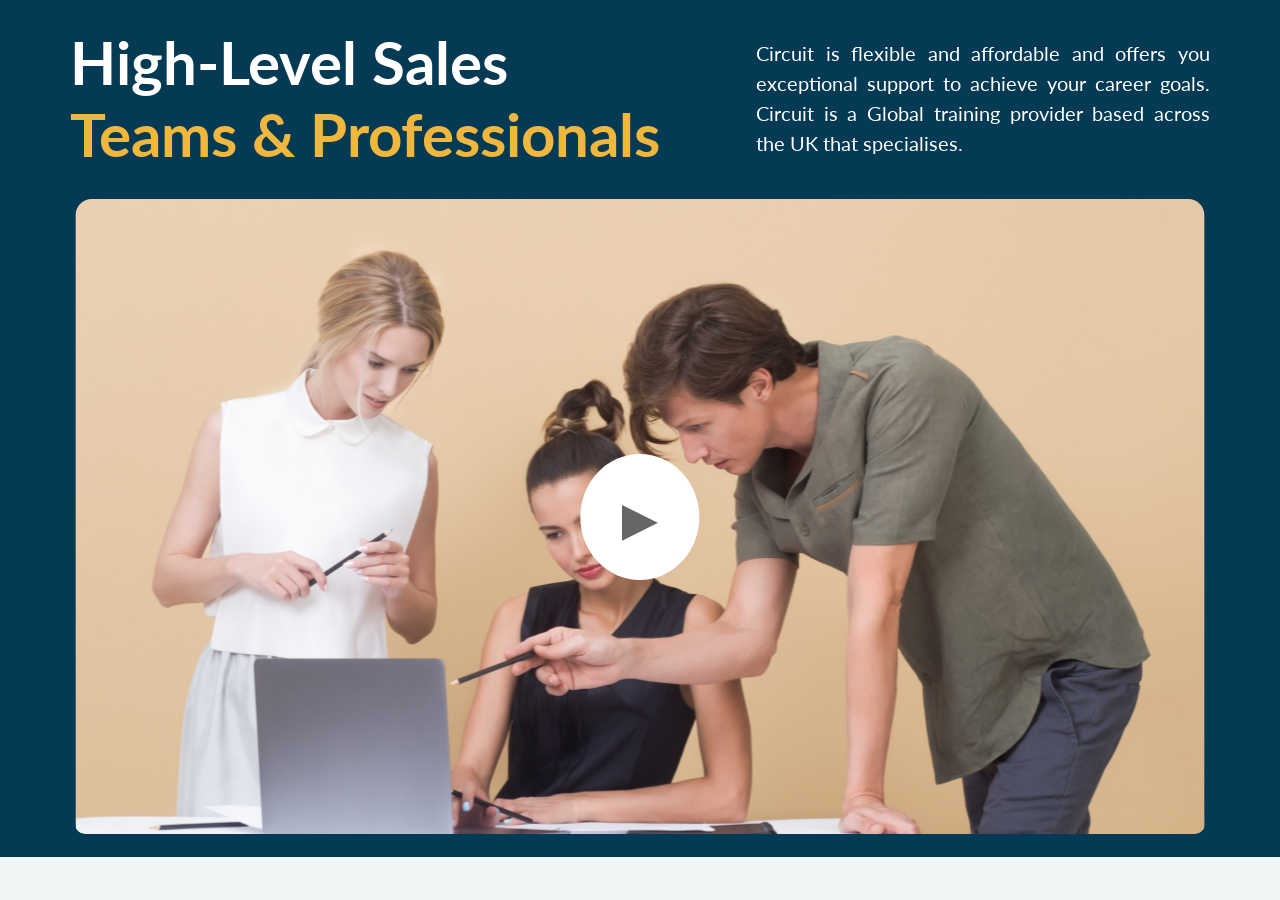
==== index.html @ 0b339c91 "Merge a85b330919b0dce85d0027a8b15616b0934982f7 into 46cff79eba502a224fccd619dc0d5d3c0755a31b" ====
<!DOCTYPE html>
<html lang="en">

<head>
    <meta charset="UTF-8">
    <meta name="viewport" content="width=device-width, initial-scale=1.0">
    <title>Trustco</title>
    <link rel="stylesheet" href="style.css">
    <link href="https://fonts.googleapis.com/css2?family=Lato:wght@300;400;700&display=swap" rel="stylesheet">

</head>

<body>
    <!-- Header Section -->
    <header>

        
    </header>

    <!-- Main Content Section -->
    <main>
        <!-- video-section -->
        <section id="video-section">
            <div class="video-group">
                <div class="label-wrapper">
                    <div class="label-header">
                        <span class="high-level-sales-text"> High-Level Sales</span>
                        <span class="teams-professionals-text">Teams & Professionals</span>
                    </div>
                    <div class="label-description">
                        Circuit is flexible and affordable and offers you exceptional support to achieve your career
                        goals. Circuit is a Global training provider based across the UK that specialises.
                    </div>
                </div>
        
                <div class="video-container">
                    <a href="https://www.youtube.com/watch?v=YOUR_VIDEO_ID" target="_blank" class="video-thumbnail">
                        <img class="video-preview-image" src="/Assets/videoPreiview.svg" alt="Watch our introduction video">
                        <div class="play-icon-container">&#9658;</div>
                    </a>
                </div>
            </div>
        </section>
        
    </main>

    <!-- Footer Section -->
    <footer>

    </footer>
</body>

</html>
---- style.css ----
/* Global Reset */
* {
    margin: 0;
    padding: 0;
    box-sizing: border-box;
    font-family: 'Lato', sans-serif;
}

/* Define Root Variables for Colors */
:root {
    --primary-color: #007bff;
    /* Blue */
    --secondary-color: #6c757d;
    /* Gray */
    --accent-color: #ff5722;
    /* Orange */
    --background-color: #f8f9fa;
    /* Light Gray */
    --text-color: #333;
    /* Dark Gray */
}

/* Apply Styles to the Body */
body {
    font-family: 'Arial', sans-serif;
    /* Choose a readable font */
    font-size: 16px;
    /* Base font size */
    line-height: 1.6;
    /* Improve readability */
    color: var(--text-color);
    /* Use defined color */
    background-color: var(--background-color);
    /* Set page background */
    /* padding: 20px; */
    /* Add some spacing around the content */
    background-color: #F2F5F6;
}

/* Headings */
h1,
h2,
h3,
h4,
h5,
h6 {
    color: var(--primary-color);
    margin-bottom: 10px;
    /* Space below headings */
}

/* Paragraphs */
p {
    margin-bottom: 10px;
}

/* Links */
a {
    color: var(--primary-color);
    text-decoration: none;
}

button {
    all: unset;
    /* Removes default browser styles */
    cursor: pointer;
    outline: none;
}


a:hover {
    text-decoration: underline;
}

/* Consistent Spacing */
.container {
    max-width: 1200px;
    margin: 0 auto;
    padding: 20px;
}





/* video-section */
#video-section {
    position: relative;
    width: 100%;
    height: 100%;
    max-height: 994px;
    display: flex;
    justify-content: center;
    align-items: center;
    background-color: #043A53;
    padding: 2%;

    .video-group {
        width: 100%;
        max-width: 1440px;
        height: 100%;
        display: flex;
        flex-direction: column;
        align-items: center;
        gap: 32px;

        .label-wrapper {
            width: 100%;
            display: flex;
            justify-content: space-between;
            max-width: 1140px;
            height: 144px;
            gap: 5px;

            .label-header {
                width: 60%;
                font-weight: 700;
                font-size: 60px;
                line-height: 72px;
                color: #FFFFFF;
                flex-direction: column;
                display: flex;

                .teams-professionals-text {
                    color: #F0B73F;
                    width: fit-content;
                }

                .high-level-sales-text {
                    width: fit-content;
                }
            }

            .label-description {
                width: 40%;
                font-family: Lato, sans-serif;
                font-weight: 400;
                font-size: 20px;
                line-height: 30px;
                display: flex;
                align-items: center;
                color: #FFFFFF;
                text-align: justify;
            }
        }

        .video-container {
            position: relative;
            max-width: 1130px;
            max-height: 630px;
            display: flex;
            justify-content: center;
            align-items: center;

            .video-thumbnail {
                position: relative;
                display: inline-block;
                cursor: pointer;

                .video-preview-image {
                    width: 100%;
                    height: fit-content;
                    border-radius: 10px;
                    display: block;
                }

                .play-icon-container {
                    position: absolute;
                    top: 50%;
                    left: 50%;
                    transform: translate(-50%, -50%);
                    font-size: 60px;
                    color: rgba(0, 0, 0, 0.6);
                    background: white;
                    padding: 15px 30px;
                    border-radius: 50%;
                    transition: background 0.3s;
                }

                &:hover .play-icon-container {
                    background: white;
                }
            }
        }
    }


}
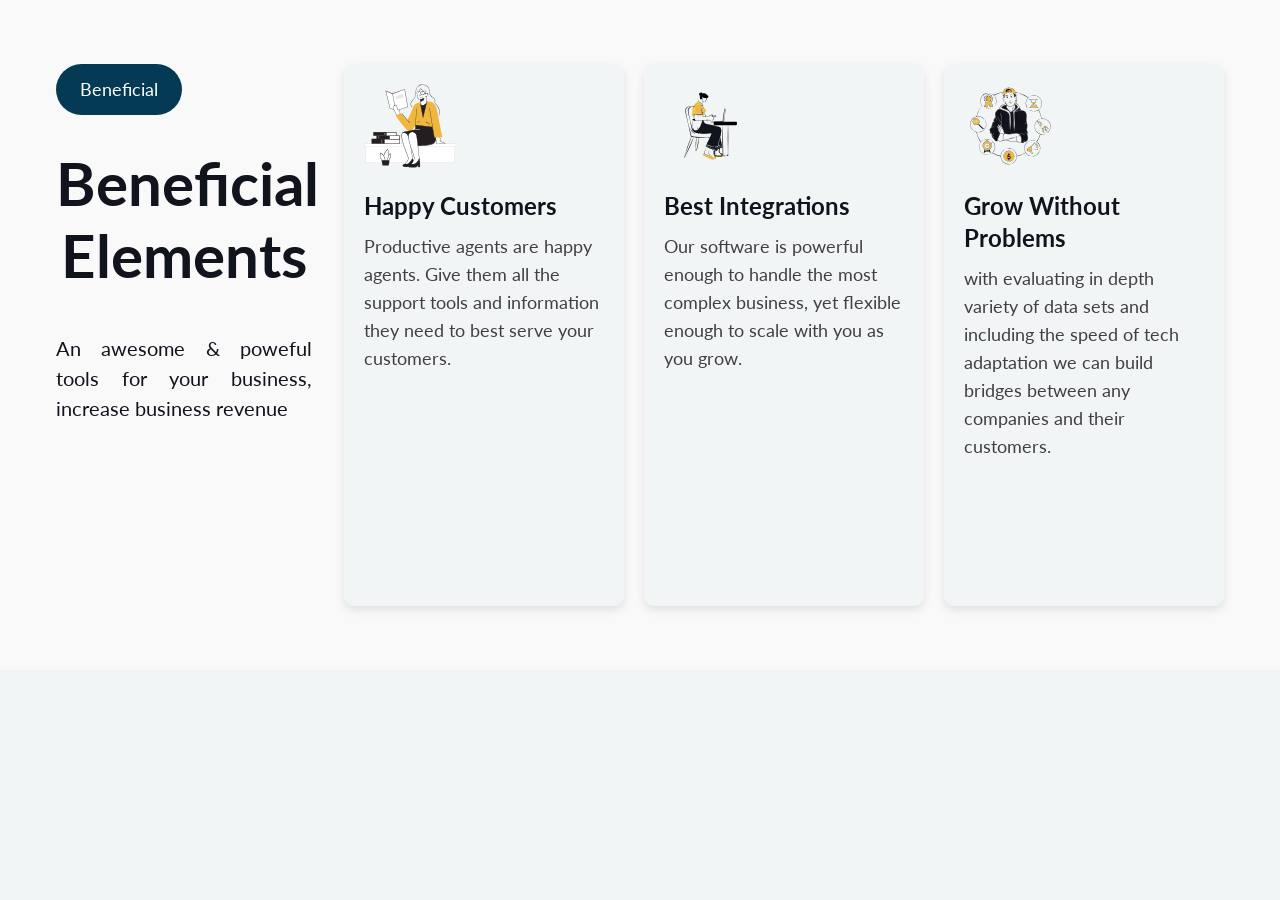
==== commit fb1da1c6: "Merge e185531c4a80046e9c63f3a560fb0ebc625c8fe5 into 46cff79eba502a224fccd619dc0d5d3c0755a31b" ====
--- a/index.html
+++ b/index.html
@@ -13,6 +13,7 @@
 <body>
     <!-- Header Section -->
     <header>
+        <!-- Placeholder: Navigation and Logo -->
 
         
     </header>
@@ -20,28 +21,45 @@
     <!-- Main Content Section -->
     <main>
         <!-- video-section -->
-        <section id="video-section">
-            <div class="video-group">
-                <div class="label-wrapper">
-                    <div class="label-header">
-                        <span class="high-level-sales-text"> High-Level Sales</span>
-                        <span class="teams-professionals-text">Teams & Professionals</span>
+
+        
+                <!-- benefits section -->
+                <section id="benefits">
+                    <div class="section-title">
+                        <button class="btn">
+                            Beneficial
+                        </button>
+                        <h1>
+                            Beneficial Elements
+                        </h1>
+                        <p>
+                            An awesome & poweful tools for your business, increase business revenue
+                        </p>
                     </div>
-                    <div class="label-description">
-                        Circuit is flexible and affordable and offers you exceptional support to achieve your career
-                        goals. Circuit is a Global training provider based across the UK that specialises.
+                    <div class="benefits-container">
+                        <!-- Benefit Card 1 -->
+                        <div class="benefit-card">
+                            <img src="/Assets/Benefit-one.svg" alt="Benefit-one">
+                            <h3>Happy Customers</h3>
+                            <p>Productive agents are happy agents. Give them all the support tools and information they need to
+                                best serve your customers.</p>
+                        </div>
+                        <!-- Benefit Card 2 -->
+                        <div class="benefit-card">
+                            <img src="/Assets/Benefit-two.svg" alt="Benefit-one">
+                            <h3>Best Integrations</h3>
+                            <p>Our software is powerful enough to handle the most complex business, yet flexible enough to scale
+                                with you as you grow.</p>
+                        </div>
+                        <!-- Benefit Card 3 -->
+                        <div class="benefit-card">
+                            <img src="/Assets/Benefit-three.svg" alt="Benefit-one">
+                            <h3>Grow Without Problems</h3>
+                            <p>with evaluating in depth variety of data sets and including the speed of tech adaptation we can
+                                build bridges between any companies and their customers.</p>
+                        </div>
                     </div>
-                </div>
-        
-                <div class="video-container">
-                    <a href="https://www.youtube.com/watch?v=YOUR_VIDEO_ID" target="_blank" class="video-thumbnail">
-                        <img class="video-preview-image" src="/Assets/videoPreiview.svg" alt="Watch our introduction video">
-                        <div class="play-icon-container">&#9658;</div>
-                    </a>
-                </div>
-            </div>
-        </section>
-        
+                </section>
     </main>
 
     <!-- Footer Section -->
--- a/style.css
+++ b/style.css
@@ -80,109 +80,103 @@
 }
 
 
-
-
-
-/* video-section */
-#video-section {
-    position: relative;
+/* Benefits Section */
+#benefits {
     width: 100%;
     height: 100%;
-    max-height: 994px;
+    min-height: 670px;
+    text-align: center;
+    padding: 60px 20px;
+    background-color: #f9f9f9;
     display: flex;
+    gap: 32px;
     justify-content: center;
-    align-items: center;
-    background-color: #043A53;
-    padding: 2%;
+    flex-wrap: wrap;
+    padding: 5% 0%;
 
-    .video-group {
+    .section-title {
         width: 100%;
-        max-width: 1440px;
-        height: 100%;
+        max-width: 256px;
+        min-height: fit-content;
         display: flex;
         flex-direction: column;
-        align-items: center;
         gap: 32px;
 
-        .label-wrapper {
-            width: 100%;
+        button {
+            width: fit-content;
+            color: #FFFFFF;
+            padding: 4px 24px;
+            border-radius: 100px;
+            height: 43px;
+            background-color: #043A53;
+            text-align: center;
             display: flex;
-            justify-content: space-between;
-            max-width: 1140px;
-            height: 144px;
-            gap: 5px;
+            align-items: center;
+            font-weight: 400;
+            font-size: 18px;
+            line-height: 35px;
 
-            .label-header {
-                width: 60%;
-                font-weight: 700;
-                font-size: 60px;
-                line-height: 72px;
-                color: #FFFFFF;
-                flex-direction: column;
-                display: flex;
+        }
 
-                .teams-professionals-text {
-                    color: #F0B73F;
-                    width: fit-content;
-                }
+        h1 {
+            font-weight: 700;
+            font-size: 60px;
+            line-height: 72px;
+            color: #12141D;
+        }
 
-                .high-level-sales-text {
-                    width: fit-content;
-                }
+        p {
+            font-family: Lato;
+            font-weight: 400;
+            font-size: 20px;
+            line-height: 30px;
+            color: #12141D;
+            text-align: justify;
+        }
+    }
+
+    .benefits-container {
+        display: flex;
+        justify-content: center;
+        gap: 20px;
+        flex-wrap: wrap;
+
+        .benefit-card {
+            background: #F2F5F6;
+            padding: 20px;
+            width: 280px;
+            min-height: 390px;
+            border-radius: 10px;
+            box-shadow: 0 4px 10px rgba(0, 0, 0, 0.1);
+            text-align: left;
+            transition: transform 0.3s;
+
+            &:hover {
+                transform: translateY(-5px);
             }
 
-            .label-description {
-                width: 40%;
-                font-family: Lato, sans-serif;
+            img {
+                width: 93px;
+                height: 84px;
+                margin-bottom: 15px;
+            }
+
+            h3 {
+                color: #12141D;
+                margin-bottom: 10px;
+                font-weight: 700;
+                font-size: 24px;
+                line-height: 32px;
+            }
+
+            p {
+                color: #404040;
                 font-weight: 400;
-                font-size: 20px;
-                line-height: 30px;
-                display: flex;
-                align-items: center;
-                color: #FFFFFF;
-                text-align: justify;
-            }
-        }
-
-        .video-container {
-            position: relative;
-            max-width: 1130px;
-            max-height: 630px;
-            display: flex;
-            justify-content: center;
-            align-items: center;
-
-            .video-thumbnail {
-                position: relative;
-                display: inline-block;
-                cursor: pointer;
-
-                .video-preview-image {
-                    width: 100%;
-                    height: fit-content;
-                    border-radius: 10px;
-                    display: block;
-                }
-
-                .play-icon-container {
-                    position: absolute;
-                    top: 50%;
-                    left: 50%;
-                    transform: translate(-50%, -50%);
-                    font-size: 60px;
-                    color: rgba(0, 0, 0, 0.6);
-                    background: white;
-                    padding: 15px 30px;
-                    border-radius: 50%;
-                    transition: background 0.3s;
-                }
-
-                &:hover .play-icon-container {
-                    background: white;
-                }
+                font-size: 18px;
+                line-height: 28px;
             }
         }
     }
 
 
-}
+}
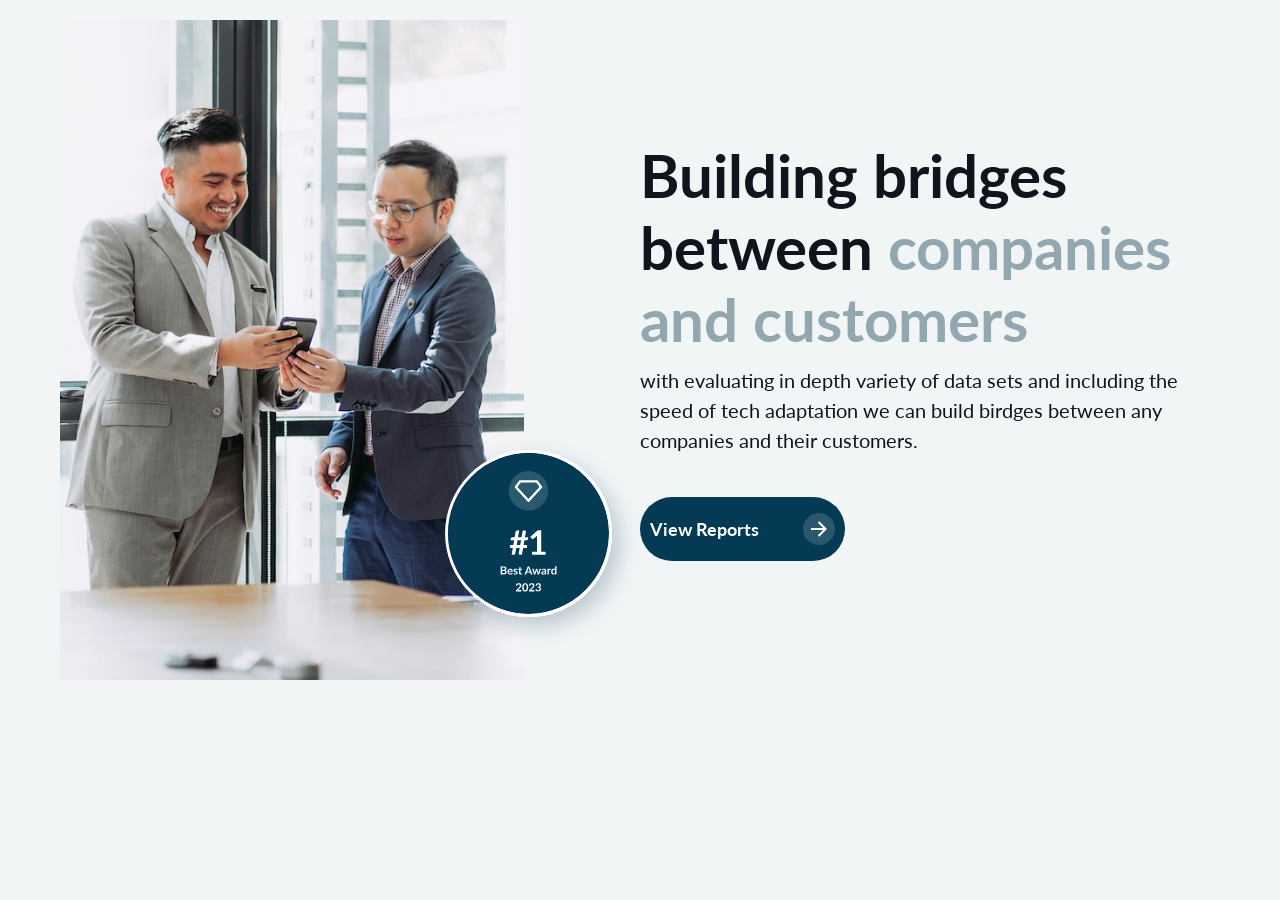
==== commit 2867ff6d: "Merge 3750273b843b3c31399690015681cbd22199ad33 into 46cff79eba502a224fccd619dc0d5d3c0755a31b" ====
--- a/index.html
+++ b/index.html
@@ -4,7 +4,7 @@
 <head>
     <meta charset="UTF-8">
     <meta name="viewport" content="width=device-width, initial-scale=1.0">
-    <title>Trustco</title>
+    <title>Landing Page Title</title>
     <link rel="stylesheet" href="style.css">
     <link href="https://fonts.googleapis.com/css2?family=Lato:wght@300;400;700&display=swap" rel="stylesheet">
 
@@ -13,53 +13,40 @@
 <body>
     <!-- Header Section -->
     <header>
-        <!-- Placeholder: Navigation and Logo -->
 
-        
+
     </header>
 
     <!-- Main Content Section -->
     <main>
-        <!-- video-section -->
 
-        
-                <!-- benefits section -->
-                <section id="benefits">
-                    <div class="section-title">
-                        <button class="btn">
-                            Beneficial
-                        </button>
-                        <h1>
-                            Beneficial Elements
-                        </h1>
-                        <p>
-                            An awesome & poweful tools for your business, increase business revenue
-                        </p>
-                    </div>
-                    <div class="benefits-container">
-                        <!-- Benefit Card 1 -->
-                        <div class="benefit-card">
-                            <img src="/Assets/Benefit-one.svg" alt="Benefit-one">
-                            <h3>Happy Customers</h3>
-                            <p>Productive agents are happy agents. Give them all the support tools and information they need to
-                                best serve your customers.</p>
-                        </div>
-                        <!-- Benefit Card 2 -->
-                        <div class="benefit-card">
-                            <img src="/Assets/Benefit-two.svg" alt="Benefit-one">
-                            <h3>Best Integrations</h3>
-                            <p>Our software is powerful enough to handle the most complex business, yet flexible enough to scale
-                                with you as you grow.</p>
-                        </div>
-                        <!-- Benefit Card 3 -->
-                        <div class="benefit-card">
-                            <img src="/Assets/Benefit-three.svg" alt="Benefit-one">
-                            <h3>Grow Without Problems</h3>
-                            <p>with evaluating in depth variety of data sets and including the speed of tech adaptation we can
-                                build bridges between any companies and their customers.</p>
-                        </div>
-                    </div>
-                </section>
+        <!-- building-bridges-section -->
+        <section id="building-bridges">
+            <div class="container">
+                <div class="Section-A">
+                    <img class="Client-img" src="/Assets/Client.svg">
+                    <img class="Client-img-label" src="/Assets/Client-Label.svg">
+                </div>
+                <div class="Section-B">
+                    <h1>
+                        Building bridges between
+                        <span>
+                            companies and customers
+                        </span>
+                    </h1>
+                    <p>
+                        with evaluating in depth variety of data sets and including the speed of tech adaptation we
+                        can build birdges between any companies and their customers.
+                    </p>
+
+                    <button>
+                        View Reports
+                        <img src="/Assets/Right-arrow.svg">
+                    </button>
+                </div>
+
+            </div>
+        </section>
     </main>
 
     <!-- Footer Section -->
--- a/style.css
+++ b/style.css
@@ -80,103 +80,88 @@
 }
 
 
-/* Benefits Section */
-#benefits {
-    width: 100%;
-    height: 100%;
-    min-height: 670px;
-    text-align: center;
-    padding: 60px 20px;
-    background-color: #f9f9f9;
-    display: flex;
-    gap: 32px;
-    justify-content: center;
-    flex-wrap: wrap;
-    padding: 5% 0%;
 
-    .section-title {
+/* building-bridges */
+#building-bridges {
+
+    .container {
         width: 100%;
-        max-width: 256px;
-        min-height: fit-content;
         display: flex;
-        flex-direction: column;
-        gap: 32px;
+        min-height: 700px;
 
-        button {
-            width: fit-content;
-            color: #FFFFFF;
-            padding: 4px 24px;
-            border-radius: 100px;
-            height: 43px;
-            background-color: #043A53;
-            text-align: center;
-            display: flex;
-            align-items: center;
-            font-weight: 400;
-            font-size: 18px;
-            line-height: 35px;
+        /* flex-wrap: wrap-reverse; */
 
+        .Section-A {
+            position: relative;
+            width: 100%;
+
+            .Client-img {
+                width: 80%;
+                height: 100%;
+
+                object-fit: cover;
+            }
+
+            .Client-img-label {
+                position: absolute;
+                right: 0%;
+                bottom: 5%;
+                width: 209px;
+                height: 209px;
+            }
         }
 
-        h1 {
-            font-weight: 700;
-            font-size: 60px;
-            line-height: 72px;
-            color: #12141D;
-        }
+        .Section-B {
+            width: 100%;
+            display: flex;
+            flex-direction: column;
+            justify-content: center;
 
-        p {
-            font-family: Lato;
-            font-weight: 400;
-            font-size: 20px;
-            line-height: 30px;
-            color: #12141D;
-            text-align: justify;
-        }
-    }
+            h1 {
+                width: 100%;
+                max-width: 550px;
+                font-weight: 700;
+                font-size: 60px;
+                line-height: 72px;
+                color: #12141D;
 
-    .benefits-container {
-        display: flex;
-        justify-content: center;
-        gap: 20px;
-        flex-wrap: wrap;
-
-        .benefit-card {
-            background: #F2F5F6;
-            padding: 20px;
-            width: 280px;
-            min-height: 390px;
-            border-radius: 10px;
-            box-shadow: 0 4px 10px rgba(0, 0, 0, 0.1);
-            text-align: left;
-            transition: transform 0.3s;
-
-            &:hover {
-                transform: translateY(-5px);
-            }
-
-            img {
-                width: 93px;
-                height: 84px;
-                margin-bottom: 15px;
-            }
-
-            h3 {
-                color: #12141D;
-                margin-bottom: 10px;
-                font-weight: 700;
-                font-size: 24px;
-                line-height: 32px;
+                span {
+                    color: #92A7B0;
+                }
             }
 
             p {
-                color: #404040;
                 font-weight: 400;
+                font-size: 20px;
+                line-height: 30px;
+                color: #12141D;
+            }
+
+            button {
+                height: 64px;
+                width: 205px;
+                margin-top: 32px;
+                background-color: #043A53;
+                font-weight: 700;
                 font-size: 18px;
                 line-height: 28px;
+                letter-spacing: 0%;
+                text-align: right;
+                vertical-align: middle;
+                color: #FFFFFF;
+                display: flex;
+                align-items: center;
+                justify-content: space-around;
+                gap: 25px;
+                border-radius: 55px;
+
+                img {
+                    width: 32px;
+                    height: 32px;
+
+                }
             }
         }
     }
 
-
 }
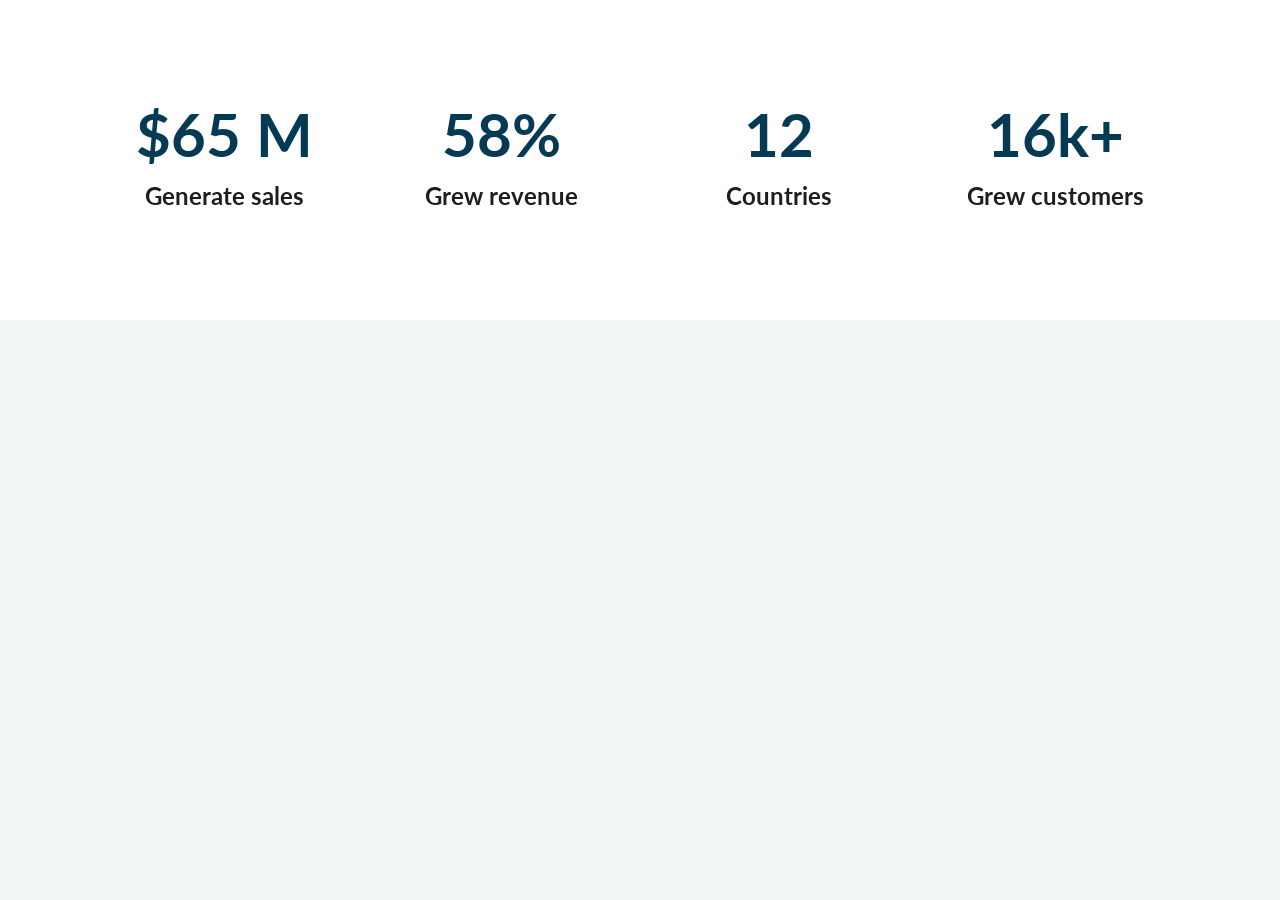
==== commit e476efdf: "Merge 3f056baf1428f63508a51a1bf72280a93420637c into 46cff79eba502a224fccd619dc0d5d3c0755a31b" ====
--- a/index.html
+++ b/index.html
@@ -20,31 +20,28 @@
     <!-- Main Content Section -->
     <main>
 
-        <!-- building-bridges-section -->
-        <section id="building-bridges">
+
+        <!-- numbers-section -->
+        <section id="numbers">
             <div class="container">
-                <div class="Section-A">
-                    <img class="Client-img" src="/Assets/Client.svg">
-                    <img class="Client-img-label" src="/Assets/Client-Label.svg">
+                <div class="numbers-grid">
+                    <div class="number-card">
+                        <span class="number">$65 M</span>
+                        <p>Generate sales</p>
+                    </div>
+                    <div class="number-card">
+                        <span class="number">58%</span>
+                        <p>Grew revenue</p>
+                    </div>
+                    <div class="number-card">
+                        <span class="number">12</span>
+                        <p>Countries</p>
+                    </div>
+                    <div class="number-card">
+                        <span class="number">16k+</span>
+                        <p>Grew customers</p>
+                    </div>
                 </div>
-                <div class="Section-B">
-                    <h1>
-                        Building bridges between
-                        <span>
-                            companies and customers
-                        </span>
-                    </h1>
-                    <p>
-                        with evaluating in depth variety of data sets and including the speed of tech adaptation we
-                        can build birdges between any companies and their customers.
-                    </p>
-
-                    <button>
-                        View Reports
-                        <img src="/Assets/Right-arrow.svg">
-                    </button>
-                </div>
-
             </div>
         </section>
     </main>
--- a/style.css
+++ b/style.css
@@ -81,87 +81,69 @@
 
 
 
-/* building-bridges */
-#building-bridges {
+
+/* Numbers Section */
+#numbers {
+    width: 100%;
+    min-height: 320px;
+    padding: 80px 20px;
+    background-color: #FFFFFF;
+    text-align: center;
+    display: flex;
+    justify-content: center;
+    align-items: center;
 
     .container {
-        width: 100%;
+        max-width: 1200px;
         display: flex;
-        min-height: 700px;
+        flex-direction: column;
+        align-items: center;
+        gap: 40px;
 
-        /* flex-wrap: wrap-reverse; */
+        .numbers-grid {
+            display: flex;
+            justify-content: center;
+            gap: 40px;
+            flex-wrap: wrap;
 
-        .Section-A {
-            position: relative;
-            width: 100%;
+            .number-card {
+                background: white;
+                padding: 20px;
+                width: 237px;
+                height: 120px;
+                /* border-radius: 12px; */
+                /* box-shadow: 0 4px 10px rgba(0, 0, 0, 0.1); */
+                display: flex;
+                flex-direction: column;
+                align-items: center;
+                justify-content: center;
+                transition: transform 0.3s;
 
-            .Client-img {
-                width: 80%;
-                height: 100%;
+                &:hover {
+                    transform: translateY(-5px);
+                }
 
-                object-fit: cover;
-            }
+                .number {
+                    color: #043A53;
+                    font-weight: 700;
+                    font-size: 60px;
+                    line-height: 72px;
+                    text-align: center;
+                }
 
-            .Client-img-label {
-                position: absolute;
-                right: 0%;
-                bottom: 5%;
-                width: 209px;
-                height: 209px;
-            }
-        }
-
-        .Section-B {
-            width: 100%;
-            display: flex;
-            flex-direction: column;
-            justify-content: center;
-
-            h1 {
-                width: 100%;
-                max-width: 550px;
-                font-weight: 700;
-                font-size: 60px;
-                line-height: 72px;
-                color: #12141D;
-
-                span {
-                    color: #92A7B0;
-                }
-            }
-
-            p {
-                font-weight: 400;
-                font-size: 20px;
-                line-height: 30px;
-                color: #12141D;
-            }
-
-            button {
-                height: 64px;
-                width: 205px;
-                margin-top: 32px;
-                background-color: #043A53;
-                font-weight: 700;
-                font-size: 18px;
-                line-height: 28px;
-                letter-spacing: 0%;
-                text-align: right;
-                vertical-align: middle;
-                color: #FFFFFF;
-                display: flex;
-                align-items: center;
-                justify-content: space-around;
-                gap: 25px;
-                border-radius: 55px;
-
-                img {
-                    width: 32px;
-                    height: 32px;
+                p {
+                    color: #1E1E1E;
+                    margin-top: 10px;
+                    font-family: Lato;
+                    font-weight: 700;
+                    font-size: 24px;
+                    line-height: 32px;
+                    text-align: center;
 
                 }
             }
         }
     }
 
+
 }
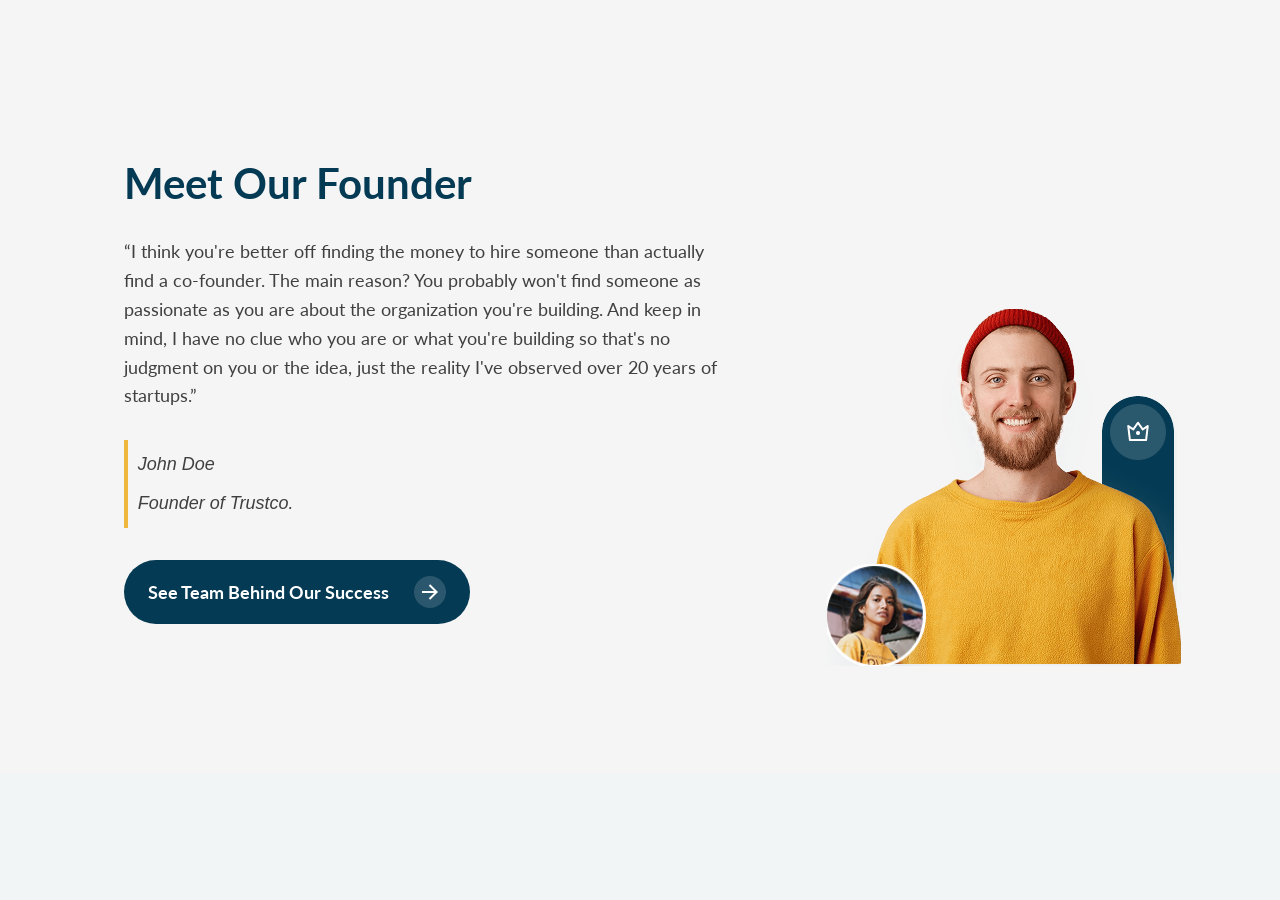
==== commit 278229d5: "Merge 96a9fce2a2f77fd86e37540791b99b6a6a34cbd7 into 46cff79eba502a224fccd619dc0d5d3c0755a31b" ====
--- a/index.html
+++ b/index.html
@@ -14,33 +14,45 @@
     <!-- Header Section -->
     <header>
 
-
     </header>
 
     <!-- Main Content Section -->
     <main>
 
 
-        <!-- numbers-section -->
-        <section id="numbers">
+
+        <!-- Founde-Section -->
+        <section id="meet-founder">
             <div class="container">
-                <div class="numbers-grid">
-                    <div class="number-card">
-                        <span class="number">$65 M</span>
-                        <p>Generate sales</p>
+                <div class="founder-content">
+                    <div class="founder-info">
+                        <h2>Meet Our Founder</h2>
+                        <p>
+                            “I think you're better off finding the money to hire someone than actually find a
+                            co-founder. The main reason? You probably won't find someone as passionate as you are about
+                            the organization you're building. And keep in mind, I have no clue who you are or what
+                            you're building so that's no judgment on you or the idea, just the reality I've observed
+                            over 20 years of startups.”
+
+
+                        <blockquote>
+                            <p>
+                                John Doe
+                            </p>
+                            <p>
+                                Founder of Trustco.
+                            </p>
+                        </blockquote>
+                        <button>
+                            See Team Behind Our Success
+                            <img src="/Assets/Right-arrow.svg">
+                        </button>
                     </div>
-                    <div class="number-card">
-                        <span class="number">58%</span>
-                        <p>Grew revenue</p>
-                    </div>
-                    <div class="number-card">
-                        <span class="number">12</span>
-                        <p>Countries</p>
-                    </div>
-                    <div class="number-card">
-                        <span class="number">16k+</span>
-                        <p>Grew customers</p>
-                    </div>
+                </div>
+                <div class="founder-image">
+                    <img class="founder-img" src="/Assets/Founder.png" alt=" Founder">
+                    <img class="co-founder" src="/Assets/Co-Founder.png" alt=" Founder">
+                    <img class="founder-label" src="/Assets/Label.png" alt=" Founder">
                 </div>
             </div>
         </section>
--- a/style.css
+++ b/style.css
@@ -81,69 +81,187 @@
 
 
 
-
-/* Numbers Section */
-#numbers {
+/* Meet Our Founder Section */
+#meet-founder {
     width: 100%;
-    min-height: 320px;
-    padding: 80px 20px;
-    background-color: #FFFFFF;
-    text-align: center;
+    min-height: 774px;
+    background-color: #f5f5f5;
     display: flex;
     justify-content: center;
     align-items: center;
 
     .container {
+        justify-content: center;
         max-width: 1200px;
         display: flex;
-        flex-direction: column;
         align-items: center;
+        text-align: center;
         gap: 40px;
 
-        .numbers-grid {
+        h2 {
+            font-size: 42px;
+            font-weight: bold;
+            color: #043A53;
+        }
+
+        .founder-content {
             display: flex;
             justify-content: center;
-            gap: 40px;
-            flex-wrap: wrap;
-
-            .number-card {
-                background: white;
-                padding: 20px;
-                width: 237px;
-                height: 120px;
-                /* border-radius: 12px; */
-                /* box-shadow: 0 4px 10px rgba(0, 0, 0, 0.1); */
+            align-items: center;
+            gap: 50px;
+            width: 100%;
+
+            .founder-info {
+                max-width: 600px;
+                text-align: left;
                 display: flex;
                 flex-direction: column;
+
+                h3 {
+                    font-size: 28px;
+                    font-weight: bold;
+                    color: #F0B73F;
+                }
+
+                p {
+                    font-size: 18px;
+                    color: #404040;
+                    margin: 10px 0;
+                }
+
+                blockquote {
+                    font-size: 20px;
+                    font-style: italic;
+                    color: #043A53;
+                    border-left: 4px solid #F0B73F;
+                    padding-left: 10px;
+                    margin-top: 20px;
+                }
+
+                button {
+                    height: 64px;
+                    width: max-content;
+                    margin-top: 32px;
+                    background-color: #043A53;
+                    font-weight: 700;
+                    font-size: 18px;
+                    line-height: 28px;
+                    letter-spacing: 0%;
+                    text-align: right;
+                    vertical-align: middle;
+                    color: #FFFFFF;
+                    display: flex;
+                    padding: 0px 24px;
+                    align-items: center;
+                    justify-content: space-around;
+                    gap: 25px;
+                    border-radius: 55px;
+
+                    img {
+                        width: 32px;
+                        height: 32px;
+                    }
+                }
+            }
+        }
+
+        .founder-image {
+            width: 100%;
+            max-width: 626px;
+            align-items: center;
+            justify-content: center;
+            position: relative;
+            min-height: 557px;
+            display: flex;
+            width: fit-content;
+            width: 626px;
+
+            .founder-img {
+                z-index: 10;
+                /* width: fit-content;
+                width: 626px; */
+                /* height: 574px; */
+                position: absolute;
+                bottom: 0%;
+
+            }
+
+            .co-founder {
+                width: 100px;
+                height: 102px;
+                position: absolute;
+                left: 0%;
+                bottom: 0%;
+                z-index: 20;
+            }
+
+            .founder-label {
+                position: absolute;
+                right: 11%;
+                bottom: 10%;
+            }
+        }
+    }
+
+    /* Responsive Design */
+    @media (max-width: 1024px) {
+        .container {
+            flex-wrap: wrap-reverse;
+
+
+            .founder-image {
+                width: 100%;
+                max-width: 400px;
+                
+            }
+        }
+    }
+
+    @media (max-width: 768px) {
+        .container {
+
+            h2 {
+                font-weight: 700 !important;
+                font-size: 30px !important;
+                line-height: 38px;
+                text-align: center;
+                text-transform: capitalize;
+
+            }
+
+            .founder-info {
                 align-items: center;
-                justify-content: center;
-                transition: transform 0.3s;
-
-                &:hover {
-                    transform: translateY(-5px);
-                }
-
-                .number {
-                    color: #043A53;
-                    font-weight: 700;
-                    font-size: 60px;
-                    line-height: 72px;
+                padding: 1%;
+                height: 100%;
+
+                p {
+                    font-weight: 500;
+                    font-size: 16px !important;
+                    line-height: 24px;
                     text-align: center;
-                }
-
-                p {
-                    color: #1E1E1E;
-                    margin-top: 10px;
-                    font-family: Lato;
-                    font-weight: 700;
-                    font-size: 24px;
-                    line-height: 32px;
-                    text-align: center;
-
+
+                }
+            }
+
+            .founder-image {
+                padding: 5%;
+
+                .founder-img {
+                    z-index: 10;
+                    width: 332px !important;
+                    /* height: 574px !important; */
+                }
+
+                .co-founder {
+                    width: 100px !important;
+                    height: 100px !important;
+                }
+
+                .founder-label {
+                    width: 72px;
+                    bottom: 15%;
                 }
             }
         }
     }
-
-
 }
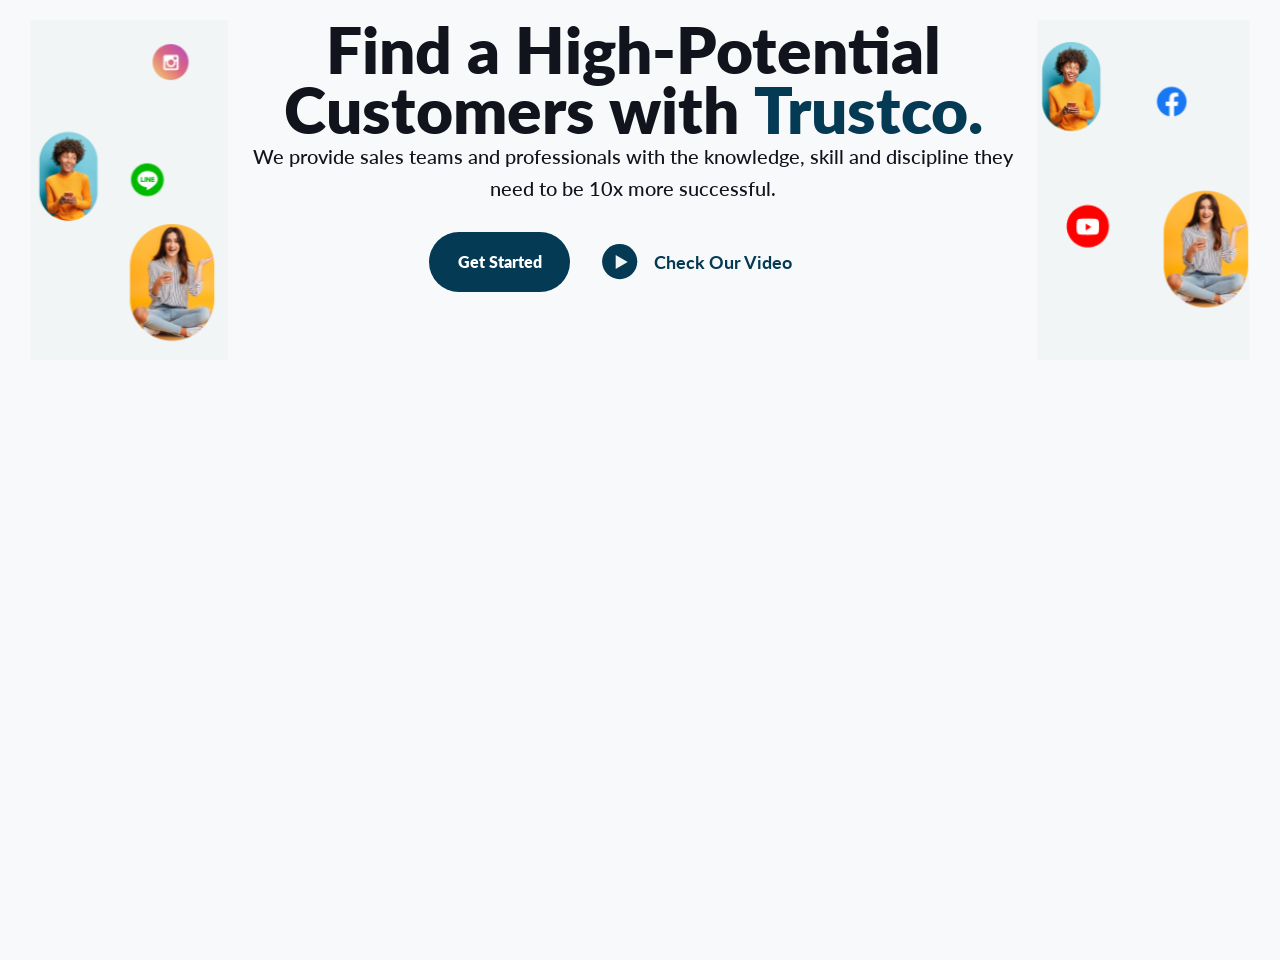
==== commit 68fda6b6: "Merge 574c84e425e0c0c3a3b998f17402a929790a7d4f into 46cff79eba502a224fccd619dc0d5d3c0755a31b" ====
--- a/index.html
+++ b/index.html
@@ -4,58 +4,63 @@
 <head>
     <meta charset="UTF-8">
     <meta name="viewport" content="width=device-width, initial-scale=1.0">
-    <title>Landing Page Title</title>
+    <title>Trustco</title>
     <link rel="stylesheet" href="style.css">
     <link href="https://fonts.googleapis.com/css2?family=Lato:wght@300;400;700&display=swap" rel="stylesheet">
-
+    
 </head>
 
 <body>
     <!-- Header Section -->
     <header>
+        <!-- Placeholder: Navigation and Logo -->
+        <section id="hero">
+            <div class="hero-container">
 
+
+                <div class="Banner">
+                    <div class="Banner-item">
+                        <div class="banner-one">
+                            <img src="/Assets/bannerone.svg " alt="one">
+                        </div>
+                        <div class="banner-two">
+                            <p class="Hero_Tag">
+                                Find a High-Potential
+                                Customers with
+                                <span class="span">
+                                    Trustco.
+                                </span>
+                            </p>
+                            <p class="hero-subtag">
+                                We provide sales teams and professionals with the knowledge, skill and discipline they
+                                need to be 10x more successful.
+                            </p>
+                            <div class="CTA">
+                                <button class="cta-one">Get Started</button>
+                                <button class="cta-two"><img src="/Assets/Play.svg"> Check Our Video</button>
+
+                            </div>
+                        </div>
+                        <div class="banner-three">
+                            <img src="/Assets/bannertwo.svg " alt="two">
+
+                        </div>
+                        <div class="banner-four">
+                            <img class="one" src="/Assets/bannerone.svg " alt="two">
+                            <img class="two" src="/Assets/bannertwo.svg " alt="two">
+                        </div>
+                    </div>
+                </div>
+                <!-- Trusted companies -->
+
+
+            </div>
+        </section>
     </header>
 
     <!-- Main Content Section -->
     <main>
 
-
-
-        <!-- Founde-Section -->
-        <section id="meet-founder">
-            <div class="container">
-                <div class="founder-content">
-                    <div class="founder-info">
-                        <h2>Meet Our Founder</h2>
-                        <p>
-                            “I think you're better off finding the money to hire someone than actually find a
-                            co-founder. The main reason? You probably won't find someone as passionate as you are about
-                            the organization you're building. And keep in mind, I have no clue who you are or what
-                            you're building so that's no judgment on you or the idea, just the reality I've observed
-                            over 20 years of startups.”
-
-
-                        <blockquote>
-                            <p>
-                                John Doe
-                            </p>
-                            <p>
-                                Founder of Trustco.
-                            </p>
-                        </blockquote>
-                        <button>
-                            See Team Behind Our Success
-                            <img src="/Assets/Right-arrow.svg">
-                        </button>
-                    </div>
-                </div>
-                <div class="founder-image">
-                    <img class="founder-img" src="/Assets/Founder.png" alt=" Founder">
-                    <img class="co-founder" src="/Assets/Co-Founder.png" alt=" Founder">
-                    <img class="founder-label" src="/Assets/Label.png" alt=" Founder">
-                </div>
-            </div>
-        </section>
     </main>
 
     <!-- Footer Section -->
--- a/style.css
+++ b/style.css
@@ -1,65 +1,58 @@
+/* Apply box-sizing to all elements */
+* {
+    margin: 0;
+    padding: 0;
+    box-sizing: border-box;
+}
+
 /* Global Reset */
 * {
     margin: 0;
     padding: 0;
     box-sizing: border-box;
     font-family: 'Lato', sans-serif;
-}
-
-/* Define Root Variables for Colors */
+
+}
+/* Define CSS variables for colors */
 :root {
-    --primary-color: #007bff;
-    /* Blue */
-    --secondary-color: #6c757d;
-    /* Gray */
-    --accent-color: #ff5722;
-    /* Orange */
-    --background-color: #f8f9fa;
-    /* Light Gray */
+    --primary-color: #007bff;  /* Blue */
+    --secondary-color: #6c757d; /* Gray */
+    --accent-color: #ff5722;   /* Orange */
     --text-color: #333;
-    /* Dark Gray */
-}
-
-/* Apply Styles to the Body */
+    --bg-color: #f8f9fa;
+}
+
+/* Apply global font and background color */
 body {
     font-family: 'Arial', sans-serif;
-    /* Choose a readable font */
     font-size: 16px;
-    /* Base font size */
     line-height: 1.6;
-    /* Improve readability */
     color: var(--text-color);
-    /* Use defined color */
-    background-color: var(--background-color);
-    /* Set page background */
-    /* padding: 20px; */
-    /* Add some spacing around the content */
-    background-color: #F2F5F6;
-}
-
-/* Headings */
-h1,
-h2,
-h3,
-h4,
-h5,
-h6 {
-    color: var(--primary-color);
+    background-color: var(--bg-color);
+    padding: 20px;
+}
+
+/* Heading styles */
+h1, h2, h3, h4, h5, h6 {
+    font-weight: bold;
     margin-bottom: 10px;
-    /* Space below headings */
-}
-
-/* Paragraphs */
-p {
-    margin-bottom: 10px;
-}
-
-/* Links */
+}
+
+/* Link styles */
 a {
     color: var(--primary-color);
     text-decoration: none;
 }
 
+a:hover {
+    text-decoration: underline;
+}
+
+/* Default padding and margin for sections */
+header, main, footer {
+    /* padding: 20px; */
+    margin-bottom: 20px;
+}
 button {
     all: unset;
     /* Removes default browser styles */
@@ -68,200 +61,201 @@
 }
 
 
-a:hover {
-    text-decoration: underline;
-}
-
-/* Consistent Spacing */
-.container {
-    max-width: 1200px;
-    margin: 0 auto;
-    padding: 20px;
-}
-
-
-
-/* Meet Our Founder Section */
-#meet-founder {
+#hero {
     width: 100%;
-    min-height: 774px;
-    background-color: #f5f5f5;
-    display: flex;
-    justify-content: center;
-    align-items: center;
-
-    .container {
-        justify-content: center;
-        max-width: 1200px;
+    height: 100vh;
+
+    .hero-container {
+        width: 100%;
+        height: 100%;
         display: flex;
-        align-items: center;
-        text-align: center;
-        gap: 40px;
-
-        h2 {
-            font-size: 42px;
-            font-weight: bold;
-            color: #043A53;
+        flex-direction: column;
+        justify-content: space-between;
+
+        .NavBar {
+            height: 98px;
+            width: 100%;
+            display: flex;
+            padding: 0 2%;
+            align-items: center;
+            justify-content: space-between;
+
+            .company.logo {
+                height: 24px;
+            }
+
+            .hero-nav {
+                ul {
+                    font-family: Lato;
+                    font-weight: 800;
+                    font-size: 16px;
+                    line-height: 100%;
+                    text-align: center;
+                    width: 100%;
+                    display: flex;
+                    gap: 40px;
+                    list-style: none;
+
+                    li {
+                        a {
+                            color: #043A53;
+                        }
+                    }
+                }
+            }
+
+            .login-signin-btn {
+                display: flex;
+                gap: 10px;
+
+                .menu-btn {
+                    display: none;
+                }
+
+                .login-btn {
+                    background-color: #FFFFFF;
+                    border-radius: 42px;
+                    width: 92px;
+                    height: 50px;
+                    color: #12141D;
+                    font-weight: 800;
+                    font-size: 16px;
+                    text-align: center;
+                }
+
+                .signin-btn {
+                    background-color: #043A53;
+                    border-radius: 42px;
+                    width: 92px;
+                    height: 50px;
+                    color: #FFFFFF;
+                    font-weight: 800;
+                    font-size: 16px;
+                    text-align: center;
+                }
+            }
         }
 
-        .founder-content {
+        .Banner {
+            width: 100%;
             display: flex;
             justify-content: center;
             align-items: center;
-            gap: 50px;
+
+            .Banner-item {
+                width: 100%;
+                max-width: 1220px;
+                min-height: 320px;
+                display: flex;
+                justify-content: space-between;
+
+                .banner-one {}
+
+                .banner-four {
+                    display: none;
+                }
+
+                .banner-two {
+                    width: 100%;
+                    display: flex;
+                    flex-direction: column;
+                    align-items: center;
+
+                    .Hero_Tag {
+                        font-family: Lato;
+                        font-weight: 800;
+                        font-size: 64px;
+                        line-height: 60px;
+                        text-align: center;
+                        color: #12141D;
+
+                        .span {
+                            color: #043A53 !important;
+                        }
+                    }
+
+                    .hero-subtag {
+                        font-weight: 500;
+                        font-size: 20px;
+                        text-align: center;
+                        color: #12141D !important;
+                    }
+
+                    .CTA {
+                        margin-top: 28px;
+                        width: fit-content;
+                        display: flex;
+                        gap: 32px;
+                        align-items: center;
+                        justify-content: center;
+
+                        .cta-one {
+                            width: 141px;
+                            background-color: #043A53;
+                            border-radius: 42px;
+                            height: 60px;
+                            color: #FFFFFF;
+                            font-weight: 800;
+                            font-size: 16px;
+                            text-align: center;
+                        }
+
+
+                        .cta-two {
+                            width: 235px;
+                            height: 60px;
+                            display: flex;
+                            align-items: center;
+                            gap: 16px;
+                            color: #043A53;
+                            font-weight: 700;
+                            font-size: 18px;
+                            text-align: right;
+
+                            .img {
+                                width: 35px;
+                                height: 35px;
+                            }
+                        }
+                    }
+                }
+
+                .banner-three {}
+            }
+        }
+
+        .ClientBrandsSection {
             width: 100%;
-
-            .founder-info {
-                max-width: 600px;
-                text-align: left;
-                display: flex;
-                flex-direction: column;
-
-                h3 {
-                    font-size: 28px;
-                    font-weight: bold;
-                    color: #F0B73F;
-                }
-
-                p {
-                    font-size: 18px;
-                    color: #404040;
-                    margin: 10px 0;
-                }
-
-                blockquote {
-                    font-size: 20px;
-                    font-style: italic;
-                    color: #043A53;
-                    border-left: 4px solid #F0B73F;
-                    padding-left: 10px;
-                    margin-top: 20px;
-                }
-
-                button {
-                    height: 64px;
-                    width: max-content;
-                    margin-top: 32px;
-                    background-color: #043A53;
-                    font-weight: 700;
-                    font-size: 18px;
-                    line-height: 28px;
-                    letter-spacing: 0%;
-                    text-align: right;
-                    vertical-align: middle;
-                    color: #FFFFFF;
-                    display: flex;
-                    padding: 0px 24px;
-                    align-items: center;
-                    justify-content: space-around;
-                    gap: 25px;
-                    border-radius: 55px;
-
-                    img {
-                        width: 32px;
-                        height: 32px;
-                    }
-                }
-            }
-        }
-
-        .founder-image {
-            width: 100%;
-            max-width: 626px;
+            min-height: 132px;
+            background-color: #FFFFFF;
+            padding: 2%;
+            display: flex;
             align-items: center;
             justify-content: center;
-            position: relative;
-            min-height: 557px;
-            display: flex;
-            width: fit-content;
-            width: 626px;
-
-            .founder-img {
-                z-index: 10;
-                /* width: fit-content;
-                width: 626px; */
-                /* height: 574px; */
-                position: absolute;
-                bottom: 0%;
-
-            }
-
-            .co-founder {
-                width: 100px;
-                height: 102px;
-                position: absolute;
-                left: 0%;
-                bottom: 0%;
-                z-index: 20;
-            }
-
-            .founder-label {
-                position: absolute;
-                right: 11%;
-                bottom: 10%;
+
+            .grp {
+                max-width: 1240px;
+                width: 100%;
+                display: flex;
+                align-items: center;
+                justify-content: space-between;
+            }
+
+            .p {
+                color: #000000 !important;
+                font-weight: 500;
+                font-size: 16px;
+            }
+
+            .compnay-grp {
+                width: fit-content;
+                display: flex;
+                gap: 20px;
+                align-items: center;
+                justify-content: space-between;
+                flex-wrap: wrap;
             }
         }
     }
 
-    /* Responsive Design */
-    @media (max-width: 1024px) {
-        .container {
-            flex-wrap: wrap-reverse;
-
-
-            .founder-image {
-                width: 100%;
-                max-width: 400px;
-                
-            }
-        }
-    }
-
-    @media (max-width: 768px) {
-        .container {
-
-            h2 {
-                font-weight: 700 !important;
-                font-size: 30px !important;
-                line-height: 38px;
-                text-align: center;
-                text-transform: capitalize;
-
-            }
-
-            .founder-info {
-                align-items: center;
-                padding: 1%;
-                height: 100%;
-
-                p {
-                    font-weight: 500;
-                    font-size: 16px !important;
-                    line-height: 24px;
-                    text-align: center;
-
-                }
-            }
-
-            .founder-image {
-                padding: 5%;
-
-                .founder-img {
-                    z-index: 10;
-                    width: 332px !important;
-                    /* height: 574px !important; */
-                }
-
-                .co-founder {
-                    width: 100px !important;
-                    height: 100px !important;
-                }
-
-                .founder-label {
-                    width: 72px;
-                    bottom: 15%;
-                }
-            }
-        }
-    }
 }
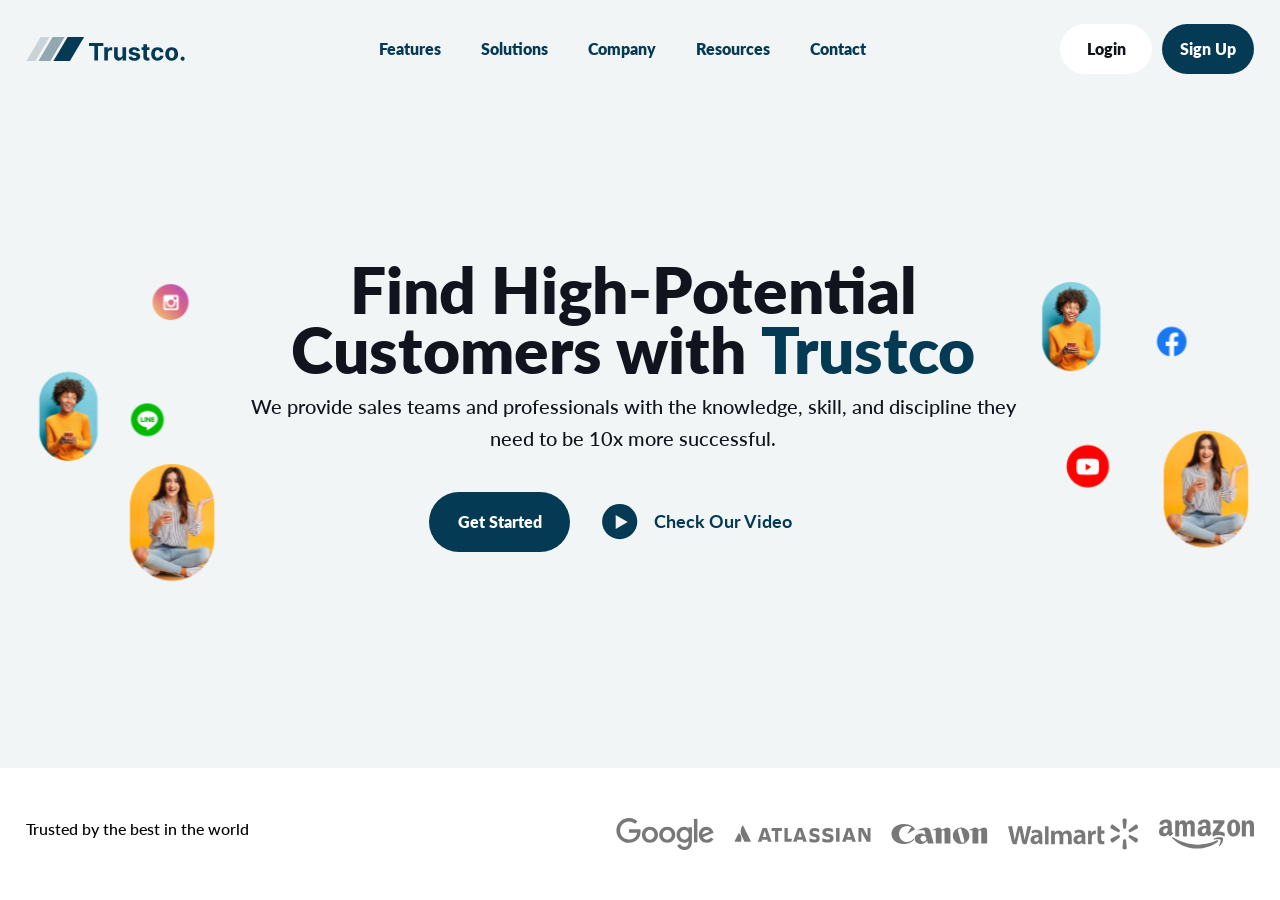
==== commit 293c564e: "Merge 5ee3992c88aa05934ff72e26e7d9762ec5150407 into 46cff79eba502a224fccd619dc0d5d3c0755a31b" ====
--- a/index.html
+++ b/index.html
@@ -7,7 +7,7 @@
     <title>Trustco</title>
     <link rel="stylesheet" href="style.css">
     <link href="https://fonts.googleapis.com/css2?family=Lato:wght@300;400;700&display=swap" rel="stylesheet">
-    
+
 </head>
 
 <body>
@@ -16,46 +16,72 @@
         <!-- Placeholder: Navigation and Logo -->
         <section id="hero">
             <div class="hero-container">
-
-
-                <div class="Banner">
-                    <div class="Banner-item">
-                        <div class="banner-one">
-                            <img src="/Assets/bannerone.svg " alt="one">
+                <!-- Navigation Bar -->
+                <div class="navbar">
+                    <img class="logo" src="/Assets/logo.svg" alt="company logo">
+                    <nav class="navigation">
+                        <ul>
+                            <li><a href="#">Features</a></li>
+                            <li><a href="#">Solutions</a></li>
+                            <li><a href="#">Company</a></li>
+                            <li><a href="#">Resources</a></li>
+                            <li><a href="#">Contact</a></li>
+                        </ul>
+                    </nav>
+                    <div class="auth-buttons">
+                        <button class="login-btn">Login</button>
+                        <button class="signin-btn">Sign Up</button>
+                        <button class="menu-btn"><img src="/Assets/menu.svg" alt="menu icon"></button>
+                    </div>
+                </div>
+        
+                <!-- Banner Section -->
+                <div class="hero-banner">
+                    <div class="banner-content">
+                        <div class="banner-image-left">
+                            <img src="/Assets/bannerone.svg" alt="banner image 1">
                         </div>
-                        <div class="banner-two">
-                            <p class="Hero_Tag">
-                                Find a High-Potential
-                                Customers with
-                                <span class="span">
-                                    Trustco.
-                                </span>
+                        <div class="banner-text">
+                            <p class="hero-tagline">
+                                Find High-Potential Customers with <span class="highlight-text">Trustco</span>
                             </p>
-                            <p class="hero-subtag">
-                                We provide sales teams and professionals with the knowledge, skill and discipline they
-                                need to be 10x more successful.
+                            <p class="hero-subtagline">
+                                We provide sales teams and professionals with the knowledge, skill, and discipline they need to be 10x more successful.
                             </p>
-                            <div class="CTA">
-                                <button class="cta-one">Get Started</button>
-                                <button class="cta-two"><img src="/Assets/Play.svg"> Check Our Video</button>
-
+                            <div class="cta-buttons">
+                                <button class="cta-start-btn">Get Started</button>
+                                <button class="cta-video-btn"><img src="/Assets/Play.svg" alt="play icon"> Check Our Video</button>
                             </div>
                         </div>
-                        <div class="banner-three">
-                            <img src="/Assets/bannertwo.svg " alt="two">
-
+                        <div class="banner-image-right">
+                            <img src="/Assets/bannertwo.svg" alt="banner image 2">
                         </div>
-                        <div class="banner-four">
-                            <img class="one" src="/Assets/bannerone.svg " alt="two">
-                            <img class="two" src="/Assets/bannertwo.svg " alt="two">
+                        <div class="banner-image-group">
+                            <img class="image-one" src="/Assets/bannerone.svg" alt="banner image 1">
+                            <img class="image-two" src="/Assets/bannertwo.svg" alt="banner image 2">
                         </div>
                     </div>
                 </div>
-                <!-- Trusted companies -->
-
-
+        
+                <!-- Trusted Brands Section -->
+                <div class="trusted-companies">
+                    <div class="trusted-companies-group">
+                        <p class="trusted-title">
+                            Trusted by the best in the world
+                        </p>
+                        <div class="company-logos">
+                            <img class="company-logo" src="/Assets/google.svg" alt="Google logo">
+                            <img class="company-logo" src="/Assets/alt.svg" alt="Alt logo">
+                            <img class="company-logo" src="/Assets/canon.svg" alt="Canon logo">
+                            <img class="company-logo" src="/Assets/walmart.svg" alt="Walmart logo">
+                            <img class="company-logo" src="/Assets/amazon.svg" alt="Amazon logo">
+                        </div>
+                    </div>
+                </div>
+        
             </div>
         </section>
+        
     </header>
 
     <!-- Main Content Section -->
--- a/style.css
+++ b/style.css
@@ -1,58 +1,65 @@
-/* Apply box-sizing to all elements */
-* {
-    margin: 0;
-    padding: 0;
-    box-sizing: border-box;
-}
-
 /* Global Reset */
 * {
     margin: 0;
     padding: 0;
     box-sizing: border-box;
     font-family: 'Lato', sans-serif;
-
-}
-/* Define CSS variables for colors */
+}
+
+/* Define Root Variables for Colors */
 :root {
-    --primary-color: #007bff;  /* Blue */
-    --secondary-color: #6c757d; /* Gray */
-    --accent-color: #ff5722;   /* Orange */
+    --primary-color: #007bff;
+    /* Blue */
+    --secondary-color: #6c757d;
+    /* Gray */
+    --accent-color: #ff5722;
+    /* Orange */
+    --background-color: #f8f9fa;
+    /* Light Gray */
     --text-color: #333;
-    --bg-color: #f8f9fa;
-}
-
-/* Apply global font and background color */
+    /* Dark Gray */
+}
+
+/* Apply Styles to the Body */
 body {
     font-family: 'Arial', sans-serif;
+    /* Choose a readable font */
     font-size: 16px;
+    /* Base font size */
     line-height: 1.6;
+    /* Improve readability */
     color: var(--text-color);
-    background-color: var(--bg-color);
-    padding: 20px;
-}
-
-/* Heading styles */
-h1, h2, h3, h4, h5, h6 {
-    font-weight: bold;
+    /* Use defined color */
+    background-color: var(--background-color);
+    /* Set page background */
+    /* padding: 20px; */
+    /* Add some spacing around the content */
+    background-color: #F2F5F6;
+}
+
+/* Headings */
+h1,
+h2,
+h3,
+h4,
+h5,
+h6 {
+    color: var(--primary-color);
     margin-bottom: 10px;
-}
-
-/* Link styles */
+    /* Space below headings */
+}
+
+/* Paragraphs */
+p {
+    margin-bottom: 10px;
+}
+
+/* Links */
 a {
     color: var(--primary-color);
     text-decoration: none;
 }
 
-a:hover {
-    text-decoration: underline;
-}
-
-/* Default padding and margin for sections */
-header, main, footer {
-    /* padding: 20px; */
-    margin-bottom: 20px;
-}
 button {
     all: unset;
     /* Removes default browser styles */
@@ -60,6 +67,17 @@
     outline: none;
 }
 
+
+a:hover {
+    text-decoration: underline;
+}
+
+/* Consistent Spacing */
+.container {
+    max-width: 1200px;
+    margin: 0 auto;
+    padding: 20px;
+}
 
 #hero {
     width: 100%;
@@ -72,7 +90,7 @@
         flex-direction: column;
         justify-content: space-between;
 
-        .NavBar {
+        .navbar {
             height: 98px;
             width: 100%;
             display: flex;
@@ -80,11 +98,11 @@
             align-items: center;
             justify-content: space-between;
 
-            .company.logo {
+            .logo {
                 height: 24px;
             }
 
-            .hero-nav {
+            .navigation {
                 ul {
                     font-family: Lato;
                     font-weight: 800;
@@ -104,7 +122,7 @@
                 }
             }
 
-            .login-signin-btn {
+            .auth-buttons {
                 display: flex;
                 gap: 10px;
 
@@ -136,32 +154,32 @@
             }
         }
 
-        .Banner {
+        .hero-banner {
             width: 100%;
             display: flex;
             justify-content: center;
             align-items: center;
 
-            .Banner-item {
+            .banner-content {
                 width: 100%;
                 max-width: 1220px;
                 min-height: 320px;
                 display: flex;
                 justify-content: space-between;
 
-                .banner-one {}
-
-                .banner-four {
+                .banner-image-left {}
+
+                .banner-image-group {
                     display: none;
                 }
 
-                .banner-two {
+                .banner-text {
                     width: 100%;
                     display: flex;
                     flex-direction: column;
                     align-items: center;
 
-                    .Hero_Tag {
+                    .hero-tagline {
                         font-family: Lato;
                         font-weight: 800;
                         font-size: 64px;
@@ -169,19 +187,19 @@
                         text-align: center;
                         color: #12141D;
 
-                        .span {
+                        .highlight-text {
                             color: #043A53 !important;
                         }
                     }
 
-                    .hero-subtag {
+                    .hero-subtagline {
                         font-weight: 500;
                         font-size: 20px;
                         text-align: center;
                         color: #12141D !important;
                     }
 
-                    .CTA {
+                    .cta-buttons {
                         margin-top: 28px;
                         width: fit-content;
                         display: flex;
@@ -189,7 +207,7 @@
                         align-items: center;
                         justify-content: center;
 
-                        .cta-one {
+                        .cta-start-btn {
                             width: 141px;
                             background-color: #043A53;
                             border-radius: 42px;
@@ -200,8 +218,7 @@
                             text-align: center;
                         }
 
-
-                        .cta-two {
+                        .cta-video-btn {
                             width: 235px;
                             height: 60px;
                             display: flex;
@@ -220,11 +237,11 @@
                     }
                 }
 
-                .banner-three {}
-            }
-        }
-
-        .ClientBrandsSection {
+                .banner-image-right {}
+            }
+        }
+
+        .trusted-companies {
             width: 100%;
             min-height: 132px;
             background-color: #FFFFFF;
@@ -233,7 +250,7 @@
             align-items: center;
             justify-content: center;
 
-            .grp {
+            .trusted-companies-group {
                 max-width: 1240px;
                 width: 100%;
                 display: flex;
@@ -241,13 +258,13 @@
                 justify-content: space-between;
             }
 
-            .p {
+            .trusted-title {
                 color: #000000 !important;
                 font-weight: 500;
                 font-size: 16px;
             }
 
-            .compnay-grp {
+            .company-logos {
                 width: fit-content;
                 display: flex;
                 gap: 20px;
@@ -258,4 +275,89 @@
         }
     }
 
-}+    /* Hero Section Media Queries */
+    @media (max-width: 1024px) {
+        .banner-text {
+            padding: 0 5%;
+        }
+
+        .banner-image-left,
+        .banner-image-right,
+        .navigation,
+        .login-btn,
+        .signin-btn {
+            display: none;
+        }
+
+        .auth-buttons {
+            .menu-btn {
+                display: none;
+            }
+        }
+    }
+
+    @media (max-width: 980px) {
+        
+        /* Trusted companies */
+        .trusted-companies {
+            .trusted-companies-group {
+                flex-direction: column;
+                padding-top: 1% !important;
+                justify-content: center !important;
+                min-height: fit-content;
+            }
+
+            .company-logos {
+                gap: 14px !important;
+                justify-content: center !important;
+            }
+        }
+    }
+
+    @media (max-width: 768px) {
+        .hero-tagline {
+            font-weight: 700 !important;
+            font-size: 36px !important;
+            line-height: 44px !important;
+        }
+
+        .hero-subtagline {
+            font-weight: 500;
+            font-size: 14px !important;
+            text-align: center;
+        }
+
+        .cta-buttons {
+            flex-direction: column;
+        }
+    }
+
+    @media (max-width: 426px) {
+        .hero-container {
+            .hero-banner {
+                .banner-content {
+                    flex-direction: column;
+
+                    .banner-image-group {
+                        display: flex !important;
+
+                        .img {
+                            width: 80%;
+                        }
+                    }
+                }
+            }
+        }
+    }
+
+    @media (max-width: 375px) {
+        .banner-image-group {
+            justify-content: center;
+            width: 100%;
+
+            .image-two {
+                display: none;
+            }
+        }
+    }
+}
